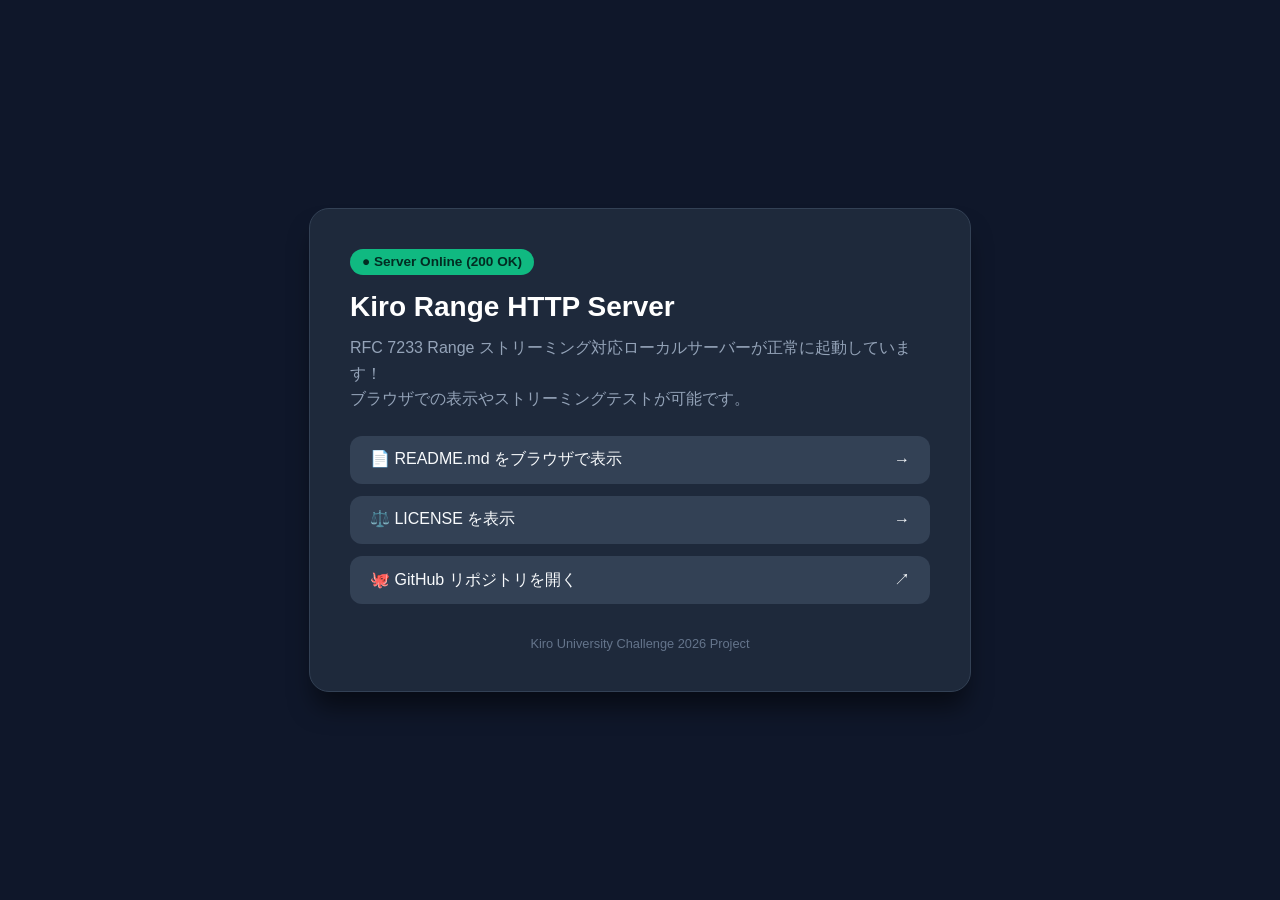
==== index.html @ b447ca00 "feat: Add welcome index.html and markdown MIME support" ====
<!DOCTYPE html>
<html lang="ja">
<head>
  <meta charset="UTF-8">
  <meta name="viewport" content="width=device-width, initial-scale=1.0">
  <title>Kiro Range HTTP Server - Status</title>
  <style>
    body {
      font-family: -apple-system, BlinkMacSystemFont, "Segoe UI", Roboto, sans-serif;
      background: #0f172a;
      color: #f8fafc;
      display: flex;
      justify-content: center;
      align-items: center;
      min-height: 100vh;
      margin: 0;
    }
    .card {
      background: #1e293b;
      padding: 2.5rem;
      border-radius: 1.25rem;
      box-shadow: 0 20px 25px -5px rgba(0, 0, 0, 0.5);
      max-width: 580px;
      width: 90%;
      border: 1px solid #334155;
    }
    .badge {
      display: inline-block;
      background: #10b981;
      color: #022c22;
      padding: 0.35rem 0.75rem;
      border-radius: 9999px;
      font-weight: 700;
      font-size: 0.85rem;
      margin-bottom: 1rem;
    }
    h1 {
      margin: 0 0 0.75rem 0;
      font-size: 1.75rem;
      color: #ffffff;
    }
    p {
      color: #94a3b8;
      line-height: 1.6;
      margin: 0 0 1.5rem 0;
    }
    .links {
      display: flex;
      flex-direction: column;
      gap: 0.75rem;
    }
    a.btn {
      display: flex;
      align-items: center;
      justify-content: space-between;
      padding: 0.85rem 1.25rem;
      background: #334155;
      color: #f8fafc;
      text-decoration: none;
      border-radius: 0.75rem;
      font-weight: 500;
      transition: background 0.2s, transform 0.1s;
    }
    a.btn:hover {
      background: #475569;
      transform: translateY(-2px);
    }
    .footer {
      margin-top: 2rem;
      font-size: 0.8rem;
      color: #64748b;
      text-align: center;
    }
  </style>
</head>
<body>
  <div class="card">
    <div class="badge">● Server Online (200 OK)</div>
    <h1>Kiro Range HTTP Server</h1>
    <p>
      RFC 7233 Range ストリーミング対応ローカルサーバーが正常に起動しています！<br>
      ブラウザでの表示やストリーミングテストが可能です。
    </p>

    <div class="links">
      <a class="btn" href="/README.md" target="_blank">
        <span>📄 README.md をブラウザで表示</span>
        <span>→</span>
      </a>
      <a class="btn" href="/LICENSE" target="_blank">
        <span>⚖️ LICENSE を表示</span>
        <span>→</span>
      </a>
      <a class="btn" href="https://github.com/motidu/kiro-piano-finger-tracker" target="_blank">
        <span>🐙 GitHub リポジトリを開く</span>
        <span>↗</span>
      </a>
    </div>

    <div class="footer">
      Kiro University Challenge 2026 Project
    </div>
  </div>
</body>
</html>
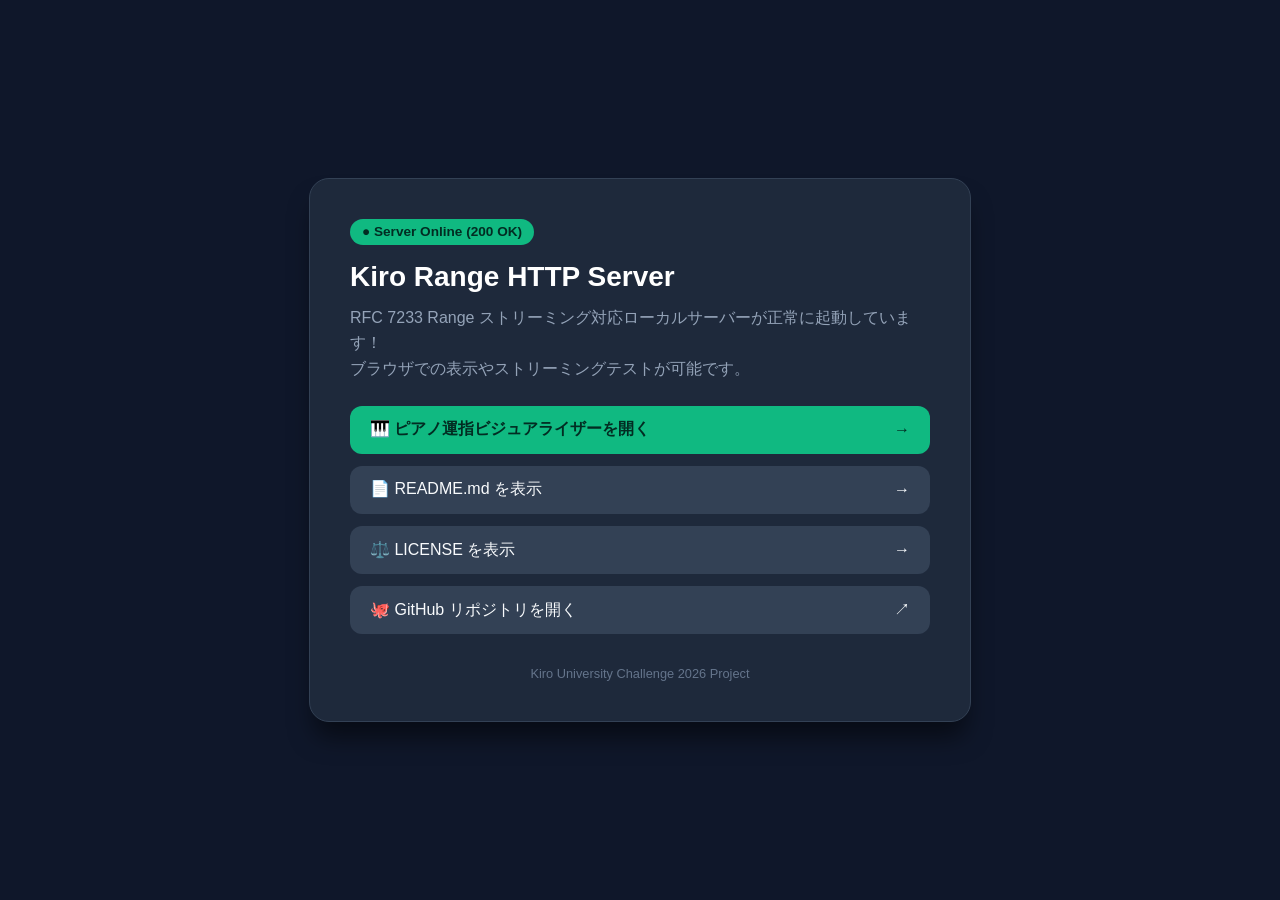
==== commit c57ccbf5: "feat(phase1): Complete interactive Web Viewer with Canvas 60fps & Web Audio" ====
--- a/index.html
+++ b/index.html
@@ -83,8 +83,12 @@
     </p>
 
     <div class="links">
+      <a class="btn" href="/web/index.html" style="background: #10b981; color: #022c22; font-weight: 700;">
+        <span>🎹 ピアノ運指ビジュアライザーを開く</span>
+        <span>→</span>
+      </a>
       <a class="btn" href="/README.md" target="_blank">
-        <span>📄 README.md をブラウザで表示</span>
+        <span>📄 README.md を表示</span>
         <span>→</span>
       </a>
       <a class="btn" href="/LICENSE" target="_blank">
